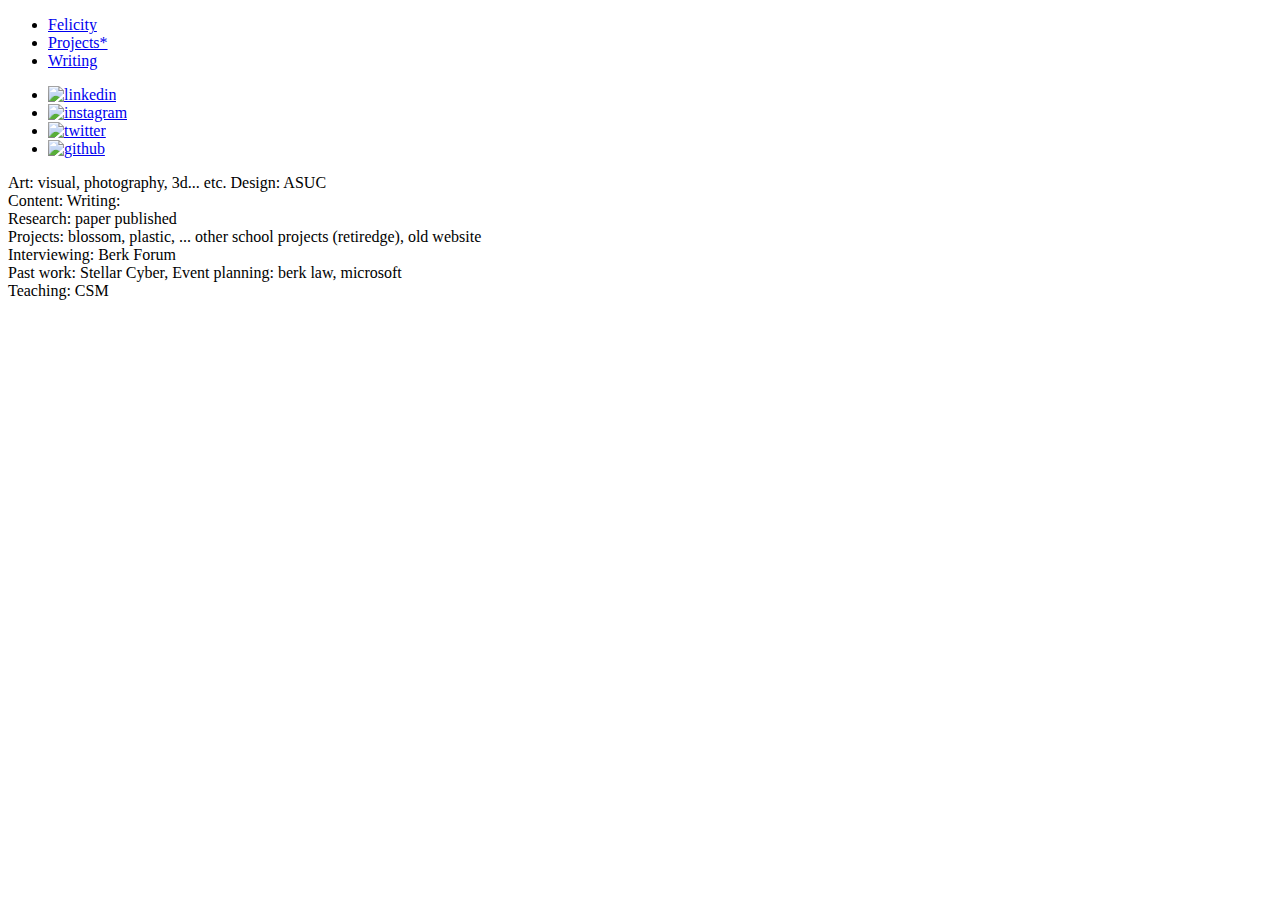
==== projects.html @ 91298ee0 "new website from portfolio repo" ====
<!DOCTYPE html>
<html>
  <head>
    <title>Aporia</title>
    <meta charset="UTF-8" />
    <meta name="viewport" content="width=device-width, initial-scale=1.0" />
    <link
      rel="stylesheet"
      href="assets/css/felicity_style.css"
      type="text/css"
    />
  </head>
  <body>
    <div class="header">
      <header>
        <nav>
          <ul>
            <li>
              <a href="./felicity.html">Felicity</a>
            </li>
            <li>
              <a href="./upto.html"
                ><div class="selected_nav">Projects*</div></a
              >
            </li>
            <li><a href="https://liaoaporia.substack.com/ ">Writing</a></li>
          </ul>
        </nav>
        <div class="contact_icons">
          <ul>
            <li>
              <a
                href="https://www.linkedin.com/in/felicityliao/"
                target="_blank"
                ><img src="assets/img/linkedin.jpeg" alt="linkedin"
              /></a>
            </li>
            <li>
              <a href="https://www.instagram.com/liaoaporia/" target="_blank"
                ><img src="assets/img/insta.jpg" alt="instagram"
              /></a>
            </li>
            <li>
              <a href="https://twitter.com/liaoaporia/" target="_blank"
                ><img src="assets/img/twitter.jpeg" alt="twitter"
              /></a>
            </li>
            <li>
              <a href="https://github.com/aporialiao/" target="_blank"
                ><img src="assets/img/github.jpeg" alt="github"
              /></a>
            </li>
          </ul>
        </div>
      </header>
    </div>
    <main>
      Art: visual, photography, 3d... etc. Design: ASUC <br />
      Content: Writing: <br />
      Research: paper published <br />
      Projects: blossom, plastic, ... other school projects (retiredge), old
      website<br />
      Interviewing: Berk Forum <br />
      Past work: Stellar Cyber, Event planning: berk law, microsoft<br />
      Teaching: CSM <br />
    </main>
  </body>
</html>
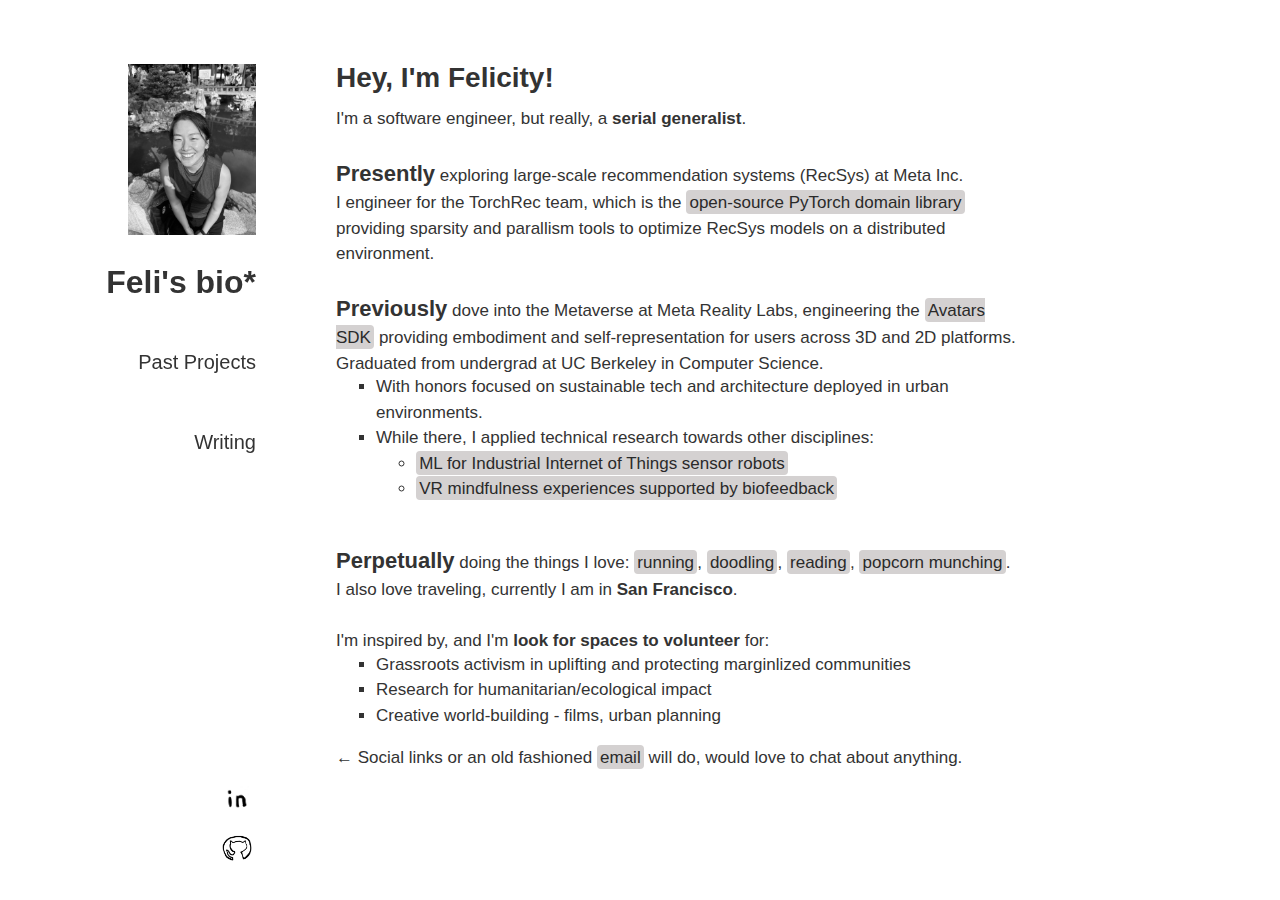
==== commit 056fd620: "new icon and page" ====
--- a/projects.html
+++ b/projects.html
@@ -4,50 +4,60 @@
     <title>Aporia</title>
     <meta charset="UTF-8" />
     <meta name="viewport" content="width=device-width, initial-scale=1.0" />
-    <link
-      rel="stylesheet"
-      href="assets/css/felicity_style.css"
-      type="text/css"
-    />
+    <link rel="stylesheet" href="styles/style.css" type="text/css" />
+    <script src="https://code.jquery.com/jquery-3.6.0.min.js"></script>
+    <script src="scripts/felicity.js"></script>
   </head>
   <body>
     <div class="header">
       <header>
+        <button class="menu-toggle" aria-label="Toggle menu">☰</button>
+        <div class="background_photo">
+          <img
+            class="feli_photo"
+            src="img/felicity2.jpg"
+            width="180px"
+            alt="photo of me"
+          />
+        </div>
         <nav>
           <ul>
             <li>
-              <a href="./felicity.html">Felicity</a>
+              <a href="./index.html" class="selected_nav">Feli's bio*</a>
             </li>
             <li>
-              <a href="./upto.html"
-                ><div class="selected_nav">Projects*</div></a
+              <a href="./projects.html" class="nav_element">Past Projects</a>
+            </li>
+            <li>
+              <a href="https://liaoaporia.substack.com/ " class="nav_element"
+                >Writing</a
               >
             </li>
-            <li><a href="https://liaoaporia.substack.com/ ">Writing</a></li>
           </ul>
         </nav>
-        <div class="contact_icons">
+
+        <div class="contact_icons_nav">
           <ul>
             <li>
               <a
                 href="https://www.linkedin.com/in/felicityliao/"
                 target="_blank"
-                ><img src="assets/img/linkedin.jpeg" alt="linkedin"
+                ><img src="img/linkedin.jpeg" alt="linkedin"
               /></a>
             </li>
-            <li>
+            <!-- <li>
               <a href="https://www.instagram.com/liaoaporia/" target="_blank"
-                ><img src="assets/img/insta.jpg" alt="instagram"
+                ><img src="img/insta.jpg" alt="instagram"
               /></a>
-            </li>
-            <li>
-              <a href="https://twitter.com/liaoaporia/" target="_blank"
-                ><img src="assets/img/twitter.jpeg" alt="twitter"
+            </li> -->
+            <!-- <li>
+              <a href="https://twitter.com/aporialiao/" target="_blank"
+                ><img src="img/twitter.jpeg" alt="twitter"
               /></a>
-            </li>
+            </li> -->
             <li>
               <a href="https://github.com/aporialiao/" target="_blank"
-                ><img src="assets/img/github.jpeg" alt="github"
+                ><img src="img/github.jpeg" alt="github"
               /></a>
             </li>
           </ul>
@@ -55,14 +65,131 @@
       </header>
     </div>
     <main>
-      Art: visual, photography, 3d... etc. Design: ASUC <br />
-      Content: Writing: <br />
-      Research: paper published <br />
-      Projects: blossom, plastic, ... other school projects (retiredge), old
-      website<br />
-      Interviewing: Berk Forum <br />
-      Past work: Stellar Cyber, Event planning: berk law, microsoft<br />
-      Teaching: CSM <br />
+      <section>
+        <div class="heading_container">
+          <h2 class="heading2_text">Hey, I'm Felicity!</h2>
+        </div>
+        <div class="body_text">
+          I'm a software engineer, but really, a <b> serial generalist</b>.
+        </div>
+        <br />
+
+        <span class="bold_first_word">Presently</span> exploring large-scale
+        recommendation systems (RecSys) at Meta Inc.
+        <br />
+        I engineer for the TorchRec team, which is the
+        <a href="https://pytorch.org/torchrec/" target="_blank">
+          open-source PyTorch domain library</a
+        >
+        providing sparsity and parallism tools to optimize RecSys models on a
+        distributed environment.
+        <br />
+        <br />
+        <span class="bold_first_word">Previously</span>
+        dove into the Metaverse at Meta Reality Labs, engineering the
+        <a
+          href="https://developer.oculus.com/documentation/unity/meta-avatars-overview/"
+          target="_blank"
+        >
+          Avatars SDK</a
+        >
+        providing embodiment and self-representation for users across 3D and 2D
+        platforms.
+        <br />
+        Graduated from undergrad at UC Berkeley in Computer Science.
+        <ul class="description_list_lower">
+          <li>
+            With honors focused on sustainable tech and architecture deployed in
+            urban environments.
+          </li>
+          <li>
+            While there, I applied technical research towards other disciplines:
+            <!-- class="description_list_lower" -->
+            <ul>
+              <li>
+                <a
+                  href="https://www.researchgate.net/publication/356251722_Dynamic_Placement_of_Rapidly_Deployable_Mobile_Sensor_Robots_Using_Machine_Learning_and_Expected_Value_of_Information"
+                  target="_blank"
+                  >ML for Industrial Internet of Things sensor robots</a
+                >
+              </li>
+              <li>
+                <a
+                  href="https://www.youtube.com/watch?v=lDIZKumeoF0"
+                  target="_blank"
+                >
+                  VR mindfulness experiences supported by biofeedback</a
+                >
+              </li>
+              <!-- <li>
+                Computer vision driven quality control systems for identifying
+                plastic.
+              </li> -->
+            </ul>
+          </li>
+        </ul>
+        <br />
+        <span class="bold_first_word">Perpetually</span>
+        doing the things I love:
+        <a href="https://www.strava.com/athletes/81126228" target="_blank"
+          >running</a
+        >,
+        <a href="https://www.instagram.com/aporialiao/" target="_blank">
+          doodling</a
+        >,
+        <!-- href="https://www.goodreads.com/user/show/63341728-felicity" -->
+
+        <a
+          href="https://app.thestorygraph.com/profile/aporialiao"
+          target="_blank"
+          >reading</a
+        >,
+        <a href="https://letterboxd.com/aporialiao/" target="_blank"
+          >popcorn munching</a
+        >. I also love traveling, currently I am in <b>San Francisco</b>.
+        <br />
+        <br />
+        I'm inspired by, and I'm
+        <b>look for spaces to volunteer</b>
+        for:
+        <br />
+        <ul class="description_list_lower">
+          <li>
+            Grassroots activism in uplifting and protecting marginlized
+            communities
+            <!-- e.g. equitable education, human rights for all,
+            uplifting marginlized communities -->
+          </li>
+          <li>Research for humanitarian/ecological impact</li>
+          <li>Creative world-building - films, urban planning</li>
+        </ul>
+        <span class="social_links_left">&larr; Social links</span>
+        <span class="social_links_down">&darr; Social links</span>
+        or an old fashioned
+        <a
+          href="mailto:aporialiao@gmail.com?subject=Hey Felicity!"
+          target="_blank"
+          >email</a
+        >
+        will do, would love to chat about anything.
+      </section>
+      <div class="contact_icons_bot">
+        <a href="https://www.linkedin.com/in/felicityliao/" target="_blank"
+          ><img src="img/linkedin.jpeg" alt="linkedin"
+        /></a>
+        <!-- <a href="https://www.instagram.com/liaoaporia/" target="_blank"
+              ><img src="img/insta.jpg" alt="instagram"
+            /></a>
+            <a href="https://twitter.com/aporialiao/" target="_blank"
+              ><img src="img/twitter.jpeg" alt="twitter"
+            /></a> -->
+        <a href="https://github.com/aporialiao/" target="_blank"
+          ><img src="img/github.jpeg" alt="github"
+        /></a>
+      </div>
+      <!-- <footer class="footer">
+        <p>&copy; 2024 Felicity. All rights reserved.</p>
+      </footer> -->
     </main>
   </body>
 </html>
--- a/styles/style.css
+++ b/styles/style.css
@@ -0,0 +1,392 @@
+/* Global styles */
+
+@font-face {
+  font-family: ‘Proxima Nova’;
+  src: url(‘proximanova-regular-webfont.eot’);
+  src: url(‘proximanova-regular-webfont.eot?#iefix’) format(’embedded-opentype’),
+    url(‘proximanova-regular-webfont.woff2’) format(‘woff2’),
+    url(‘proximanova-regular-webfont.woff’) format(‘woff’),
+    url(‘proximanova-regular-webfont.ttf’) format(‘truetype’),
+    url(‘proximanova-regular-webfont.svg#proxima_nova_regular’) format(‘svg’);
+  font-weight: normal;
+  font-style: normal;
+}
+
+body {
+  font-family: "Proxima Nova", "Helvetica Neue", Helvetica, Arial, sans-serif;
+  font-size: 17px;
+  line-height: 1.5;
+  display: flex;
+  flex-direction: column;
+  justify-content: start;
+  color: #333;
+  /* background-color: #fef8f0; */
+  background-color: white;
+  /* border: 3px solid blue; */
+  max-width: 1400px;
+  margin: 0 auto !important;
+}
+
+header {
+  position: fixed;
+  width: 20vw;
+  /* border: 3px solid red; */
+  text-align: right;
+  padding-top: 4rem;
+  bottom: 2%;
+  top: 0%;
+  background-color: white !important;
+}
+
+/* nav bar */
+nav {
+  /* border: 3px solid green; */
+  padding-right: 0rem;
+  background-color: white !important;
+}
+
+nav ul {
+  list-style-type: none;
+  margin: 0 auto;
+  background-color: white !important;
+}
+
+nav li a {
+  display: block;
+  color: #333;
+  text-decoration: none;
+  margin: 0 auto;
+  background-color: white !important;
+}
+
+.nav_element {
+  line-height: 5rem;
+  transition-duration: 1.5s;
+  font-size: 20px;
+  background-color: white;
+}
+
+.selected_nav {
+  font-size: max(2.5vw, 32px);
+  font-weight: bold;
+  line-height: 5rem;
+  transition-duration: 1.5s;
+}
+
+.heading_container {
+  display: flex; /* Align items in a row */
+  align-items: center; /* Vertically center the items */
+}
+.heading2_text {
+  /* margin-right: 10px; Space between heading and body text */
+  /* border: 3px solid green; */
+}
+.body_text {
+  /* font-size: 16px; */
+  /* color: #666; Optional: change color to differentiate */
+  margin-top: -1rem;
+}
+
+.background_photo {
+  max-width: 100%;
+  /* padding-top: 2rem; */
+  /* position: center; */
+  height: auto;
+  /* left: 4%; Aligns the image to the right edge of the viewport */
+  /* top: 40%; Aligns the image vertically to the middle of the viewport */
+  /* transform: translateY(-50%); Centers the image vertically */
+  /* z-index: 1000; Ensures the image is above other content */
+  /* border-radius: 100%; Creates the circle */
+  /* object-fit: cover; Ensures the image covers the circle without distortion */
+  /* overflow: hidden; */
+  /* background-image: url("img/felicity-photo.png"); */
+  /* background-position: right; */
+  /* height: 100vh; Full viewport height */
+  /* background-size: cover;
+  
+  background-attachment: fixed;
+  background-repeat: no-repeat; */
+  /* color: white; Example text color */
+}
+
+.feli_photo {
+  /* height: auto;
+  max-width: 20%; */
+  max-width: 10vw;
+  height: auto;
+  /* object-fit: contain; */
+
+  /* border: 3px solid green; */
+}
+
+/* Icons */
+.contact_icons_nav {
+  /* border: 3px solid yellow; */
+  margin: 0 auto;
+  /* padding-top: rem; */
+  padding-right: 0rem;
+  position: absolute;
+  width: 100%;
+  bottom: 0%;
+}
+.contact_icons_nav ul {
+  list-style-type: none;
+  margin: 0 auto;
+}
+
+.contact_icons_nav li a {
+  display: block;
+  color: #333;
+  text-decoration: none;
+  line-height: 3rem;
+  margin: 0 auto;
+}
+
+.contact_icons_nav img {
+  width: 30px;
+  height: 30px;
+  padding-right: 4px;
+}
+
+main {
+  margin-left: 20vw;
+  padding-left: 5rem;
+  padding-top: 2em;
+  padding-right: 1rem;
+  padding-bottom: 1rem;
+  max-width: 680px;
+  /* border: 3px solid green; */
+}
+
+section h2 {
+  font-size: 28px;
+}
+
+section p {
+  margin-top: 2rem;
+}
+
+.bold_first_word {
+  font-size: 22px;
+  font-weight: 600;
+}
+
+.description_list_lower {
+  list-style-type: square;
+  margin-top: -2px;
+}
+
+.description_list_higher {
+  list-style-type: square;
+  margin-top: -2px;
+}
+
+/* Links */
+main section a:link {
+  text-decoration: none;
+  font-weight: 500;
+  /* color: #51362a;
+  background-color: #f0d1b1; */
+  color: #2a2a2a;
+  background-color: #d4d1d1 !important;
+  border-radius: 4px;
+  padding-left: 0.2rem;
+  padding-right: 0.2rem;
+  padding-top: 0.2rem;
+  padding-bottom: 0.1rem;
+  transition-duration: 0.4s;
+}
+
+/* visited link */
+main section a:visited {
+  color: #2a2a2a;
+  background-color: #d4d1d1 !important;
+}
+
+/* mouse over link */
+main section a:hover {
+  color: #fff7ea;
+  background-color: #9b9895 !important;
+}
+
+/* visited link */
+/* main a:visited {
+  color: #5e3e30;
+  background-color: #f0d1b1;
+} */
+
+/* mouse over link */
+/* main a:hover {
+  color: #ffe9c5;
+  background-color: #966b49;
+} */
+
+/* selected link
+main a:active {
+  color: blue;
+} */
+
+.menu-toggle {
+  display: none; /* Hidden by default */
+  background: none;
+  border: none;
+  font-size: 24px;
+  /* color: #fff; */
+  cursor: pointer;
+  background: transparent !important;
+}
+
+.contact_icons_bot {
+  display: none; /* Hidden by default */
+}
+
+.social_links_down {
+  display: none;
+}
+
+/* Responsive styles */
+@media (max-width: 900px) {
+  .menu-toggle {
+    display: block; /* Show menu toggle button on mobile */
+    color: black;
+    /* border: 3px solid green; */
+    padding-left: 90vw;
+    margin-top: -2rem;
+    /* position: center; */
+    background-color: transparent !important;
+    z-index: 5000;
+    position: fixed;
+  }
+
+  .social_links_down {
+    display: inline;
+  }
+
+  .social_links_left {
+    display: none;
+  }
+
+  header {
+    position: fixed;
+    height: 100%;
+    width: 100%;
+    bottom: 0px;
+    background: transparent !important;
+    right: 0;
+  }
+
+  /* nav bar */
+  nav {
+    /* border: 3px solid grey; */
+    /* padding-right: 0rem; */
+    display: none;
+    flex-direction: column;
+    position: fixed;
+    top: 0;
+    left: 0;
+    width: 100%;
+    height: 100%;
+    background: rgba(248, 248, 248, 0.9) !important;
+    /* background: linear-gradient(to bottom, grey, white); */
+    z-index: 1000; /* Ensure it appears above other content */
+    transition-duration: 1.5s;
+  }
+
+  nav.active {
+    display: flex; /* Show navigation when active */
+    transition-duration: 1.5s;
+  }
+
+  nav ul {
+    list-style-type: none;
+    margin: 0 auto;
+    background: transparent !important;
+    position: relative;
+    top: 8vh;
+    right: -15vh;
+  }
+
+  nav li a {
+    display: block;
+    color: #333;
+    text-decoration: none;
+    margin: 0 auto;
+    background: transparent !important;
+  }
+
+  .nav_element {
+    transition-duration: 1.5s;
+    font-size: 20px;
+    line-height: 3rem;
+    background: transparent !important;
+  }
+
+  .selected_nav {
+    font-size: max(2.5vw, 24px);
+    font-weight: bold;
+    line-height: 3rem;
+    background: transparent !important;
+  }
+
+  .heading_container {
+    display: flex; /* Align items in a row */
+    align-items: center; /* Vertically center the items */
+  }
+
+  .body_text {
+    /* font-size: 16px; */
+    /* color: #666; Optional: change color to differentiate */
+    margin-top: -1rem;
+  }
+
+  main {
+    margin-left: -3rem;
+    padding-right: 2rem;
+  }
+
+  .background_photo {
+    display: none; /* Hide navigation by default on mobile */
+  }
+
+  .background_photo.active {
+    display: flex;
+    position: absolute;
+    right: 5vw;
+    padding-bottom: 30vw;
+    bottom: 0;
+    max-width: 100%;
+    height: auto;
+    z-index: 2000; /* Ensure it appears above other content */
+  }
+
+  .feli_photo {
+    max-width: 40vw;
+    height: auto;
+  }
+
+  /* Icons */
+  .contact_icons_nav {
+    display: none; /* Hide navigation by default on mobile */
+
+    /* border: 3px solid yellow; */
+    margin: 0 auto;
+  }
+
+  .contact_icons_bot {
+    display: flex;
+  }
+
+  .contact_icons_bot li a {
+    display: block;
+    /* color: #333; */
+    text-decoration: none;
+    line-height: 3rem;
+    margin: 0 auto;
+  }
+
+  .contact_icons_bot img {
+    width: 30px;
+    height: 30px;
+    padding-right: 4px;
+  }
+}
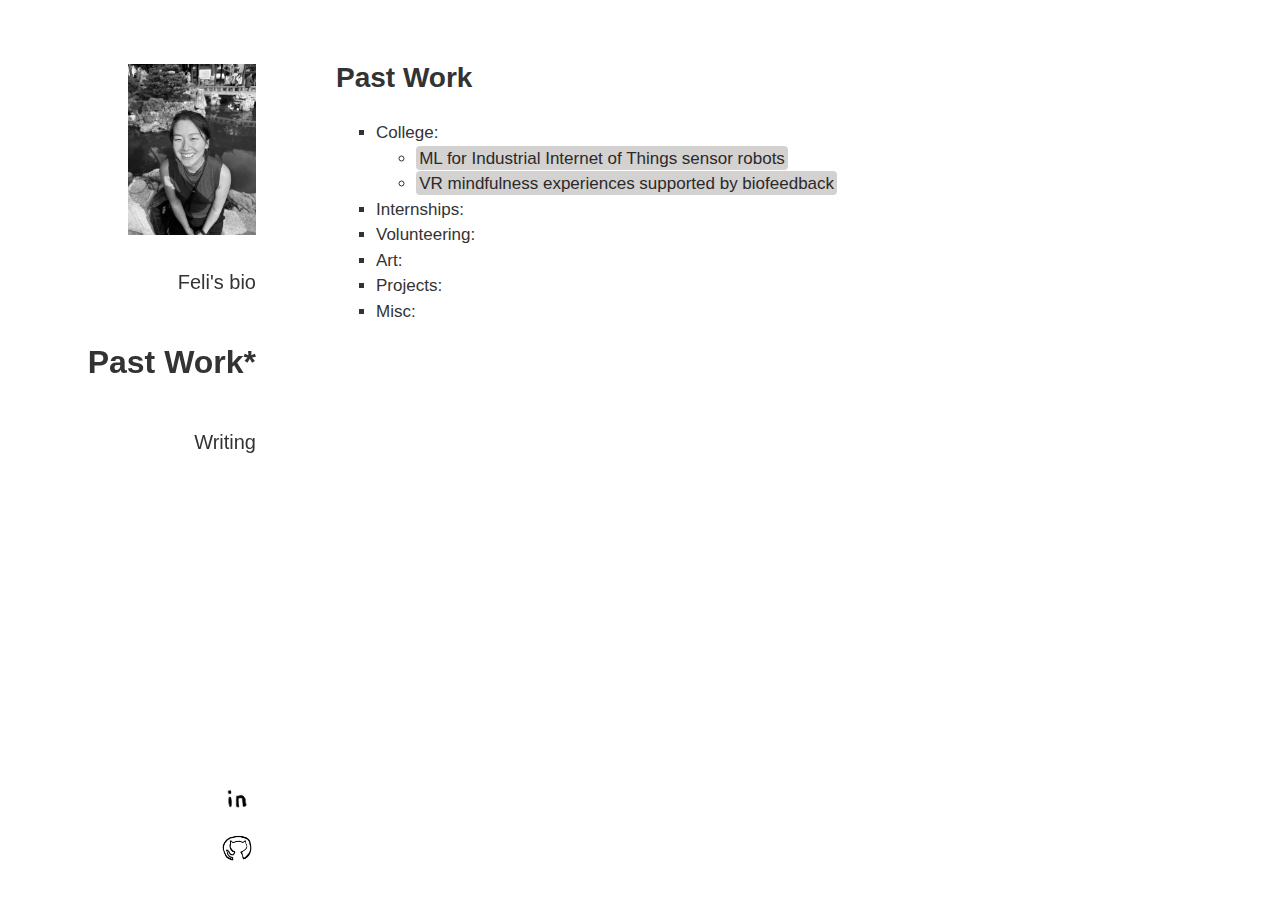
==== commit cf49d1a7: "cname" ====
--- a/projects.html
+++ b/projects.html
@@ -5,6 +5,7 @@
     <meta charset="UTF-8" />
     <meta name="viewport" content="width=device-width, initial-scale=1.0" />
     <link rel="stylesheet" href="styles/style.css" type="text/css" />
+    <link rel="icon" href="img/lil_logo.jpg" type="image/x-icon" />
     <script src="https://code.jquery.com/jquery-3.6.0.min.js"></script>
     <script src="scripts/felicity.js"></script>
   </head>
@@ -23,10 +24,10 @@
         <nav>
           <ul>
             <li>
-              <a href="./index.html" class="selected_nav">Feli's bio*</a>
+              <a href="./index.html" class="nav_element">Feli's bio</a>
             </li>
             <li>
-              <a href="./projects.html" class="nav_element">Past Projects</a>
+              <a href="./projects.html" class="selected_nav">Past Work*</a>
             </li>
             <li>
               <a href="https://liaoaporia.substack.com/ " class="nav_element"
@@ -67,44 +68,11 @@
     <main>
       <section>
         <div class="heading_container">
-          <h2 class="heading2_text">Hey, I'm Felicity!</h2>
+          <h2 class="heading2_text">Past Work</h2>
         </div>
-        <div class="body_text">
-          I'm a software engineer, but really, a <b> serial generalist</b>.
-        </div>
-        <br />
-
-        <span class="bold_first_word">Presently</span> exploring large-scale
-        recommendation systems (RecSys) at Meta Inc.
-        <br />
-        I engineer for the TorchRec team, which is the
-        <a href="https://pytorch.org/torchrec/" target="_blank">
-          open-source PyTorch domain library</a
-        >
-        providing sparsity and parallism tools to optimize RecSys models on a
-        distributed environment.
-        <br />
-        <br />
-        <span class="bold_first_word">Previously</span>
-        dove into the Metaverse at Meta Reality Labs, engineering the
-        <a
-          href="https://developer.oculus.com/documentation/unity/meta-avatars-overview/"
-          target="_blank"
-        >
-          Avatars SDK</a
-        >
-        providing embodiment and self-representation for users across 3D and 2D
-        platforms.
-        <br />
-        Graduated from undergrad at UC Berkeley in Computer Science.
         <ul class="description_list_lower">
           <li>
-            With honors focused on sustainable tech and architecture deployed in
-            urban environments.
-          </li>
-          <li>
-            While there, I applied technical research towards other disciplines:
-            <!-- class="description_list_lower" -->
+            College:
             <ul>
               <li>
                 <a
@@ -127,51 +95,12 @@
               </li> -->
             </ul>
           </li>
+          <li>Internships:</li>
+          <li>Volunteering:</li>
+          <li>Art:</li>
+          <li>Projects:</li>
+          <li>Misc:</li>
         </ul>
-        <br />
-        <span class="bold_first_word">Perpetually</span>
-        doing the things I love:
-        <a href="https://www.strava.com/athletes/81126228" target="_blank"
-          >running</a
-        >,
-        <a href="https://www.instagram.com/aporialiao/" target="_blank">
-          doodling</a
-        >,
-        <!-- href="https://www.goodreads.com/user/show/63341728-felicity" -->
-
-        <a
-          href="https://app.thestorygraph.com/profile/aporialiao"
-          target="_blank"
-          >reading</a
-        >,
-        <a href="https://letterboxd.com/aporialiao/" target="_blank"
-          >popcorn munching</a
-        >. I also love traveling, currently I am in <b>San Francisco</b>.
-        <br />
-        <br />
-        I'm inspired by, and I'm
-        <b>look for spaces to volunteer</b>
-        for:
-        <br />
-        <ul class="description_list_lower">
-          <li>
-            Grassroots activism in uplifting and protecting marginlized
-            communities
-            <!-- e.g. equitable education, human rights for all,
-            uplifting marginlized communities -->
-          </li>
-          <li>Research for humanitarian/ecological impact</li>
-          <li>Creative world-building - films, urban planning</li>
-        </ul>
-        <span class="social_links_left">&larr; Social links</span>
-        <span class="social_links_down">&darr; Social links</span>
-        or an old fashioned
-        <a
-          href="mailto:aporialiao@gmail.com?subject=Hey Felicity!"
-          target="_blank"
-          >email</a
-        >
-        will do, would love to chat about anything.
       </section>
       <div class="contact_icons_bot">
         <a href="https://www.linkedin.com/in/felicityliao/" target="_blank"
